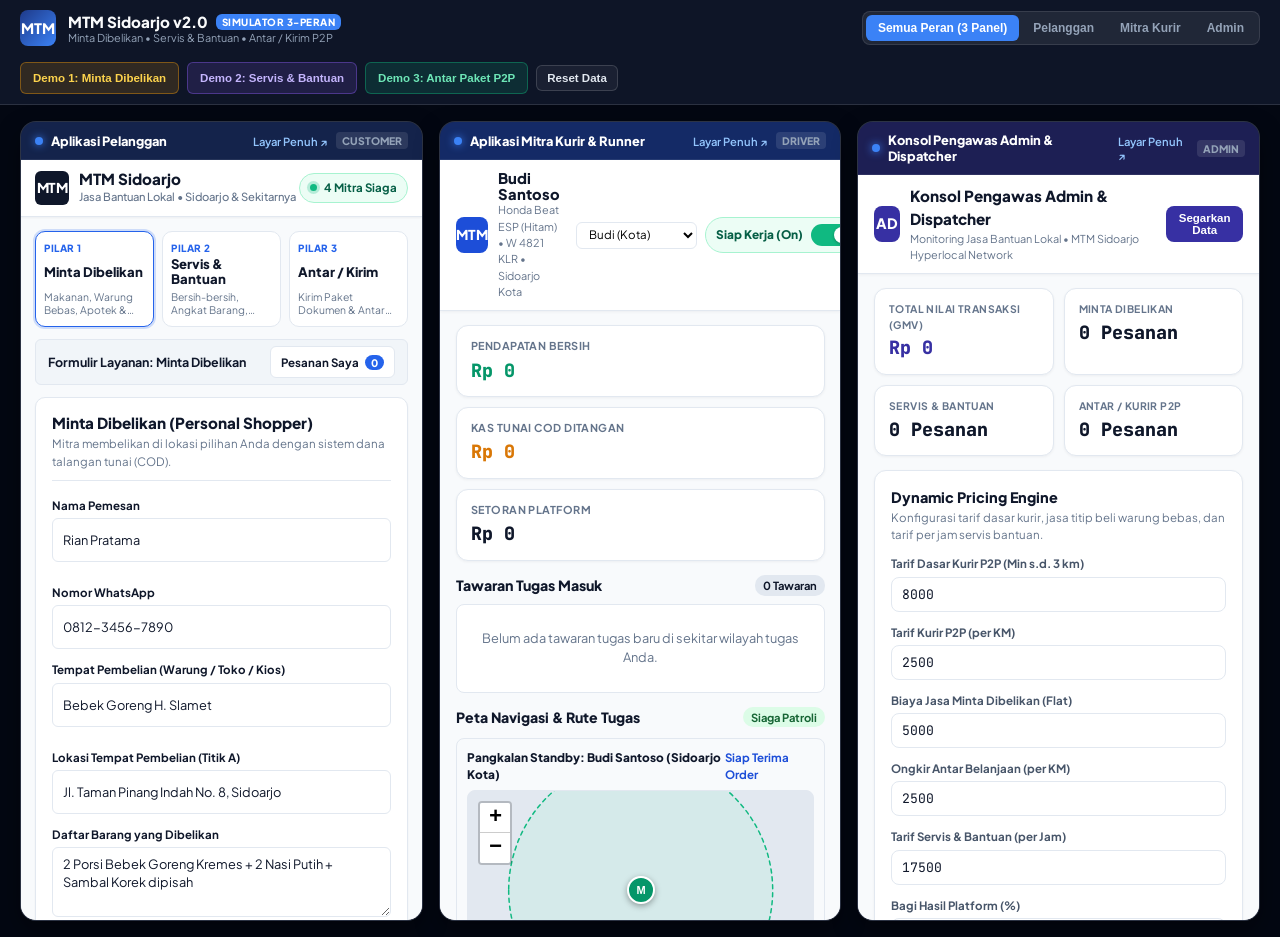
==== index.html @ ea26efdb "first commit" ====
<!DOCTYPE html>
<html lang="id">

<head>
  <meta charset="UTF-8">
  <meta name="viewport" content="width=device-width, initial-scale=1.0">
  <title>MTM Sidoarjo v2.0 - Simulator Operasional Multi-Peran</title>
  <link rel="preconnect" href="https://fonts.googleapis.com">
  <link rel="preconnect" href="https://fonts.gstatic.com" crossorigin>
  <link href="https://fonts.googleapis.com/css2?family=Plus+Jakarta+Sans:wght@400;500;600;700;800&family=JetBrains+Mono:wght@500;600;700&display=swap" rel="stylesheet">
  <link rel="stylesheet" href="style.css">
</head>

<body>

  <!-- TOP COMMAND BAR -->
  <header class="top-nav">
    <div class="brand-group">
      <div class="brand-symbol">MTM</div>
      <div>
        <div class="brand-title">
          MTM Sidoarjo v2.0
          <span class="badge-system">SIMULATOR 3-PERAN</span>
        </div>
        <div class="brand-sub">Minta Dibelikan &bull; Servis & Bantuan &bull; Antar / Kirim P2P</div>
      </div>
    </div>

    <!-- VIEWPORT SWITCHER -->
    <div class="view-switcher" id="viewSwitcher">
      <button class="view-btn active" data-view="grid3">Semua Peran (3 Panel)</button>
      <button class="view-btn" data-view="customer">Pelanggan</button>
      <button class="view-btn" data-view="driver">Mitra Kurir</button>
      <button class="view-btn" data-view="admin">Admin</button>
    </div>

    <!-- QUICK DEMO ACTIONS (3 PILAR MTM) -->
    <div class="nav-actions">
      <button class="btn-demo jastip" id="btnDemoShopping" title="Simulasi titip beli warung PKL dengan dana talangan kurir">
        Demo 1: Minta Dibelikan
      </button>
      <button class="btn-demo service" id="btnDemoService" title="Simulasi sewa jasa tenaga bersih-bersih 2 jam">
        Demo 2: Servis & Bantuan
      </button>
      <button class="btn-demo p2p" id="btnDemoDelivery" title="Simulasi antar paket dokumen penting P2P">
        Demo 3: Antar Paket P2P
      </button>
      <button class="btn-nav-outline" id="btnResetAll" title="Reset data simulasi ke awal pabrik">
        Reset Data
      </button>
    </div>
  </header>

  <!-- MAIN SIMULATOR STAGE (3 PANELS: CUSTOMER, DRIVER, ADMIN) -->
  <main class="simulator-stage view-grid3" id="simulatorStage">

    <!-- 1. CUSTOMER APP -->
    <section class="device-panel" id="panel-customer">
      <div class="panel-header role-customer">
        <div class="role-indicator">
          <span class="role-dot"></span>
          <span class="role-name">Aplikasi Pelanggan</span>
        </div>
        <div class="panel-header-actions">
          <a href="customer.html" target="_blank" class="tag-link-external" title="Buka aplikasi pelanggan di tab baru">Layar Penuh &nearr;</a>
          <span class="tag-role">Customer</span>
        </div>
      </div>
      <div class="device-shell">
        <iframe src="customer.html" class="simulator-iframe" id="iframeCustomer" title="Aplikasi Pelanggan"></iframe>
      </div>
    </section>

    <!-- 2. DRIVER APP -->
    <section class="device-panel" id="panel-driver">
      <div class="panel-header role-driver">
        <div class="role-indicator">
          <span class="role-dot"></span>
          <span class="role-name">Aplikasi Mitra Kurir & Runner</span>
        </div>
        <div class="panel-header-actions">
          <a href="driver.html" target="_blank" class="tag-link-external" title="Buka aplikasi kurir di tab baru">Layar Penuh &nearr;</a>
          <span class="tag-role">Driver</span>
        </div>
      </div>
      <div class="device-shell">
        <iframe src="driver.html" class="simulator-iframe" id="iframeDriver" title="Aplikasi Mitra Kurir"></iframe>
      </div>
    </section>

    <!-- 3. ADMIN CONSOLE -->
    <section class="device-panel" id="panel-admin">
      <div class="panel-header role-admin">
        <div class="role-indicator">
          <span class="role-dot"></span>
          <span class="role-name">Konsol Pengawas Admin & Dispatcher</span>
        </div>
        <div class="panel-header-actions">
          <a href="admin.html" target="_blank" class="tag-link-external" title="Buka konsol admin di tab baru">Layar Penuh &nearr;</a>
          <span class="tag-role">Admin</span>
        </div>
      </div>
      <div class="device-shell">
        <iframe src="admin.html" class="simulator-iframe" id="iframeAdmin" title="Konsol Pengawas Admin"></iframe>
      </div>
    </section>

  </main>

  <!-- TOAST NOTIFICATION -->
  <div class="toast-box" id="toastBox">
    Pemberitahuan
  </div>

  <script src="shared.js"></script>
  <script src="app.js"></script>
</body>

</html>
---- style.css ----
/* ==========================================================================
   LokalKirim v2.0 - Simulator Stage Styling
   Panggung Pengujian Multi-Peran Terpadu
   ========================================================================== */

:root {
  --bg-dark: #0B0F19;
  --bg-stage: #030712;
  --panel-bg: #111827;
  --panel-border: rgba(255, 255, 255, 0.1);
  --text-white: #F9FAFB;
  --text-muted: #9CA3AF;

  --accent-blue: #3B82F6;
  --accent-green: #10B981;
  --accent-amber: #F59E0B;
  --accent-purple: #8B5CF6;

  --radius-xs: 6px;
  --radius-sm: 8px;
  --radius-md: 12px;
  --radius-device: 16px;

  --font-sans: 'Plus Jakarta Sans', system-ui, -apple-system, sans-serif;
  --font-mono: 'JetBrains Mono', monospace;
}

* {
  box-sizing: border-box;
  margin: 0;
  padding: 0;
}

body {
  font-family: var(--font-sans);
  background-color: var(--bg-stage);
  color: var(--text-white);
  min-height: 100vh;
  display: flex;
  flex-direction: column;
  overflow-x: hidden;
}

/* TOP COMMAND BAR */
.top-nav {
  background: rgba(15, 23, 42, 0.95);
  backdrop-filter: blur(12px);
  border-bottom: 1px solid rgba(255, 255, 255, 0.12);
  padding: 10px 20px;
  display: flex;
  align-items: center;
  justify-content: space-between;
  position: sticky;
  top: 0;
  z-index: 100;
  gap: 16px;
  flex-wrap: wrap;
}

.brand-group {
  display: flex;
  align-items: center;
  gap: 12px;
}

.brand-symbol {
  width: 36px;
  height: 36px;
  background: linear-gradient(135deg, #1E3A8A 0%, #3B82F6 100%);
  border-radius: var(--radius-sm);
  display: flex;
  align-items: center;
  justify-content: center;
  color: white;
  font-weight: 800;
  font-size: 0.9rem;
}

.brand-title {
  font-size: 0.95rem;
  font-weight: 800;
  color: var(--text-white);
  display: flex;
  align-items: center;
  gap: 8px;
}

.badge-system {
  font-size: 0.62rem;
  font-weight: 800;
  background: #3B82F6;
  color: white;
  padding: 2px 6px;
  border-radius: var(--radius-xs);
  letter-spacing: 0.05em;
}

.brand-sub {
  font-size: 0.68rem;
  color: #94A3B8;
}

/* VIEW SWITCHER */
.view-switcher {
  display: flex;
  background: rgba(255, 255, 255, 0.08);
  border: 1px solid rgba(255, 255, 255, 0.1);
  padding: 3px;
  border-radius: var(--radius-sm);
  gap: 2px;
}

.view-btn {
  background: transparent;
  border: none;
  color: #94A3B8;
  padding: 6px 12px;
  border-radius: var(--radius-xs);
  font-size: 0.75rem;
  font-weight: 700;
  cursor: pointer;
  transition: all 0.15s ease;
}

.view-btn:hover {
  color: white;
  background: rgba(255, 255, 255, 0.06);
}

.view-btn.active {
  background: var(--accent-blue);
  color: white;
}

/* QUICK DEMO BUTTONS */
.nav-actions {
  display: flex;
  align-items: center;
  gap: 8px;
  flex-wrap: wrap;
}

.btn-demo {
  background: rgba(59, 130, 246, 0.15);
  border: 1px solid rgba(59, 130, 246, 0.4);
  color: #93C5FD;
  padding: 6px 12px;
  border-radius: var(--radius-xs);
  font-size: 0.72rem;
  font-weight: 800;
  cursor: pointer;
  transition: all 0.15s ease;
  min-height: 32px;
}

.btn-demo:hover {
  background: rgba(59, 130, 246, 0.3);
  color: white;
}

.btn-demo.jastip {
  background: rgba(245, 158, 11, 0.15);
  border-color: rgba(245, 158, 11, 0.4);
  color: #FCD34D;
}
.btn-demo.jastip:hover {
  background: rgba(245, 158, 11, 0.3);
  color: white;
}

.btn-demo.service {
  background: rgba(139, 92, 246, 0.15);
  border-color: rgba(139, 92, 246, 0.4);
  color: #C4B5FD;
}
.btn-demo.service:hover {
  background: rgba(139, 92, 246, 0.3);
  color: white;
}

.btn-demo.p2p {
  background: rgba(16, 185, 129, 0.15);
  border-color: rgba(16, 185, 129, 0.4);
  color: #6EE7B7;
}
.btn-demo.p2p:hover {
  background: rgba(16, 185, 129, 0.3);
  color: white;
}

.btn-nav-outline {
  background: rgba(255, 255, 255, 0.05);
  border: 1px solid rgba(255, 255, 255, 0.15);
  color: #E2E8F0;
  padding: 6px 10px;
  border-radius: var(--radius-xs);
  font-size: 0.72rem;
  font-weight: 700;
  cursor: pointer;
  text-decoration: none;
}
.btn-nav-outline:hover {
  background: rgba(255, 255, 255, 0.1);
  color: white;
}

/* SIMULATOR STAGE */
.simulator-stage {
  flex: 1;
  padding: 16px 20px;
  display: grid;
  gap: 16px;
  width: 100%;
  max-width: 1920px;
  margin: 0 auto;
}

/* 3 GRID LAYOUT */
.simulator-stage.view-grid3 {
  grid-template-columns: repeat(3, 1fr);
}
@media (max-width: 1200px) {
  .simulator-stage.view-grid3 { grid-template-columns: 1fr; }
}

/* SINGLE VIEW STATES */
.simulator-stage.view-customer #panel-driver,
.simulator-stage.view-customer #panel-admin { display: none; }
.simulator-stage.view-customer { grid-template-columns: 1fr; max-width: 550px; margin: 0 auto; }

.simulator-stage.view-driver #panel-customer,
.simulator-stage.view-driver #panel-admin { display: none; }
.simulator-stage.view-driver { grid-template-columns: 1fr; max-width: 600px; margin: 0 auto; }

.simulator-stage.view-admin #panel-customer,
.simulator-stage.view-admin #panel-driver { display: none; }
.simulator-stage.view-admin { grid-template-columns: 1fr; max-width: 1100px; margin: 0 auto; }

/* DEVICE PANELS */
.device-panel {
  display: flex;
  flex-direction: column;
  background: #0F172A;
  border: 1px solid rgba(255, 255, 255, 0.12);
  border-radius: var(--radius-device);
  overflow: hidden;
  box-shadow: 0 10px 25px rgba(0, 0, 0, 0.4);
  height: calc(100vh - 100px);
  min-height: 700px;
}

.panel-header {
  padding: 10px 14px;
  display: flex;
  align-items: center;
  justify-content: space-between;
  border-bottom: 1px solid rgba(255, 255, 255, 0.08);
}
.panel-header.role-customer { background: rgba(30, 58, 138, 0.35); }
.panel-header.role-driver { background: rgba(29, 78, 216, 0.35); }
.panel-header.role-admin { background: rgba(55, 48, 163, 0.35); }

.role-indicator {
  display: flex;
  align-items: center;
  gap: 8px;
}

.role-dot {
  width: 8px;
  height: 8px;
  border-radius: 50%;
  background: #3B82F6;
  box-shadow: 0 0 8px #3B82F6;
}

.role-name {
  font-size: 0.8rem;
  font-weight: 800;
  color: white;
}

.panel-header-actions {
  display: flex;
  align-items: center;
  gap: 8px;
}

.tag-role {
  font-size: 0.65rem;
  font-weight: 800;
  padding: 2px 6px;
  border-radius: 4px;
  background: rgba(255, 255, 255, 0.1);
  color: #94A3B8;
  text-transform: uppercase;
}

.tag-link-external {
  font-size: 0.7rem;
  color: #93C5FD;
  text-decoration: none;
  font-weight: 600;
}
.tag-link-external:hover {
  text-decoration: underline;
  color: white;
}

.device-shell {
  flex: 1;
  background: #FFFFFF;
  position: relative;
  overflow: hidden;
}

.simulator-iframe {
  width: 100%;
  height: 100%;
  border: none;
  display: block;
}

/* TOAST NOTIFICATION */
.toast-box {
  position: fixed;
  bottom: 24px;
  right: 24px;
  background: #1E293B;
  border: 1px solid rgba(255, 255, 255, 0.2);
  color: white;
  padding: 10px 16px;
  border-radius: var(--radius-sm);
  font-size: 0.8rem;
  font-weight: 700;
  box-shadow: 0 10px 25px rgba(0, 0, 0, 0.5);
  display: none;
  z-index: 999;
}
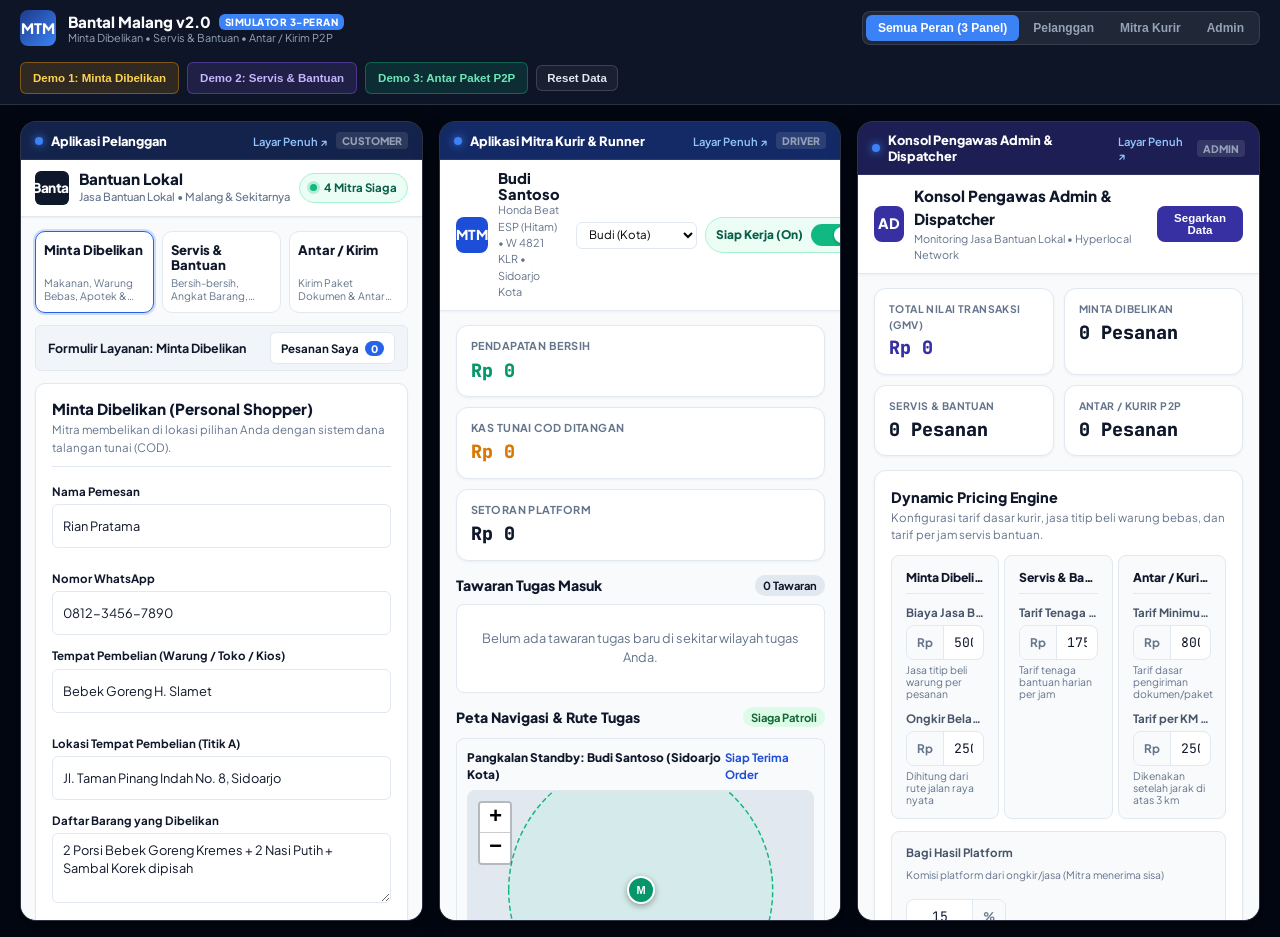
==== commit b658f4df: "update label" ====
--- a/index.html
+++ b/index.html
@@ -4,10 +4,12 @@
 <head>
   <meta charset="UTF-8">
   <meta name="viewport" content="width=device-width, initial-scale=1.0">
-  <title>MTM Sidoarjo v2.0 - Simulator Operasional Multi-Peran</title>
+  <title>Simulator Operasional Multi-Peran</title>
   <link rel="preconnect" href="https://fonts.googleapis.com">
   <link rel="preconnect" href="https://fonts.gstatic.com" crossorigin>
-  <link href="https://fonts.googleapis.com/css2?family=Plus+Jakarta+Sans:wght@400;500;600;700;800&family=JetBrains+Mono:wght@500;600;700&display=swap" rel="stylesheet">
+  <link
+    href="https://fonts.googleapis.com/css2?family=Plus+Jakarta+Sans:wght@400;500;600;700;800&family=JetBrains+Mono:wght@500;600;700&display=swap"
+    rel="stylesheet">
   <link rel="stylesheet" href="style.css">
 </head>
 
@@ -19,7 +21,7 @@
       <div class="brand-symbol">MTM</div>
       <div>
         <div class="brand-title">
-          MTM Sidoarjo v2.0
+          Bantal Malang v2.0
           <span class="badge-system">SIMULATOR 3-PERAN</span>
         </div>
         <div class="brand-sub">Minta Dibelikan &bull; Servis & Bantuan &bull; Antar / Kirim P2P</div>
@@ -36,7 +38,8 @@
 
     <!-- QUICK DEMO ACTIONS (3 PILAR MTM) -->
     <div class="nav-actions">
-      <button class="btn-demo jastip" id="btnDemoShopping" title="Simulasi titip beli warung PKL dengan dana talangan kurir">
+      <button class="btn-demo jastip" id="btnDemoShopping"
+        title="Simulasi titip beli warung PKL dengan dana talangan kurir">
         Demo 1: Minta Dibelikan
       </button>
       <button class="btn-demo service" id="btnDemoService" title="Simulasi sewa jasa tenaga bersih-bersih 2 jam">
@@ -62,7 +65,8 @@
           <span class="role-name">Aplikasi Pelanggan</span>
         </div>
         <div class="panel-header-actions">
-          <a href="customer.html" target="_blank" class="tag-link-external" title="Buka aplikasi pelanggan di tab baru">Layar Penuh &nearr;</a>
+          <a href="customer.html" target="_blank" class="tag-link-external"
+            title="Buka aplikasi pelanggan di tab baru">Layar Penuh &nearr;</a>
           <span class="tag-role">Customer</span>
         </div>
       </div>
@@ -79,7 +83,8 @@
           <span class="role-name">Aplikasi Mitra Kurir & Runner</span>
         </div>
         <div class="panel-header-actions">
-          <a href="driver.html" target="_blank" class="tag-link-external" title="Buka aplikasi kurir di tab baru">Layar Penuh &nearr;</a>
+          <a href="driver.html" target="_blank" class="tag-link-external" title="Buka aplikasi kurir di tab baru">Layar
+            Penuh &nearr;</a>
           <span class="tag-role">Driver</span>
         </div>
       </div>
@@ -96,7 +101,8 @@
           <span class="role-name">Konsol Pengawas Admin & Dispatcher</span>
         </div>
         <div class="panel-header-actions">
-          <a href="admin.html" target="_blank" class="tag-link-external" title="Buka konsol admin di tab baru">Layar Penuh &nearr;</a>
+          <a href="admin.html" target="_blank" class="tag-link-external" title="Buka konsol admin di tab baru">Layar
+            Penuh &nearr;</a>
           <span class="tag-role">Admin</span>
         </div>
       </div>
@@ -116,4 +122,4 @@
   <script src="app.js"></script>
 </body>
 
-</html>
+</html>
